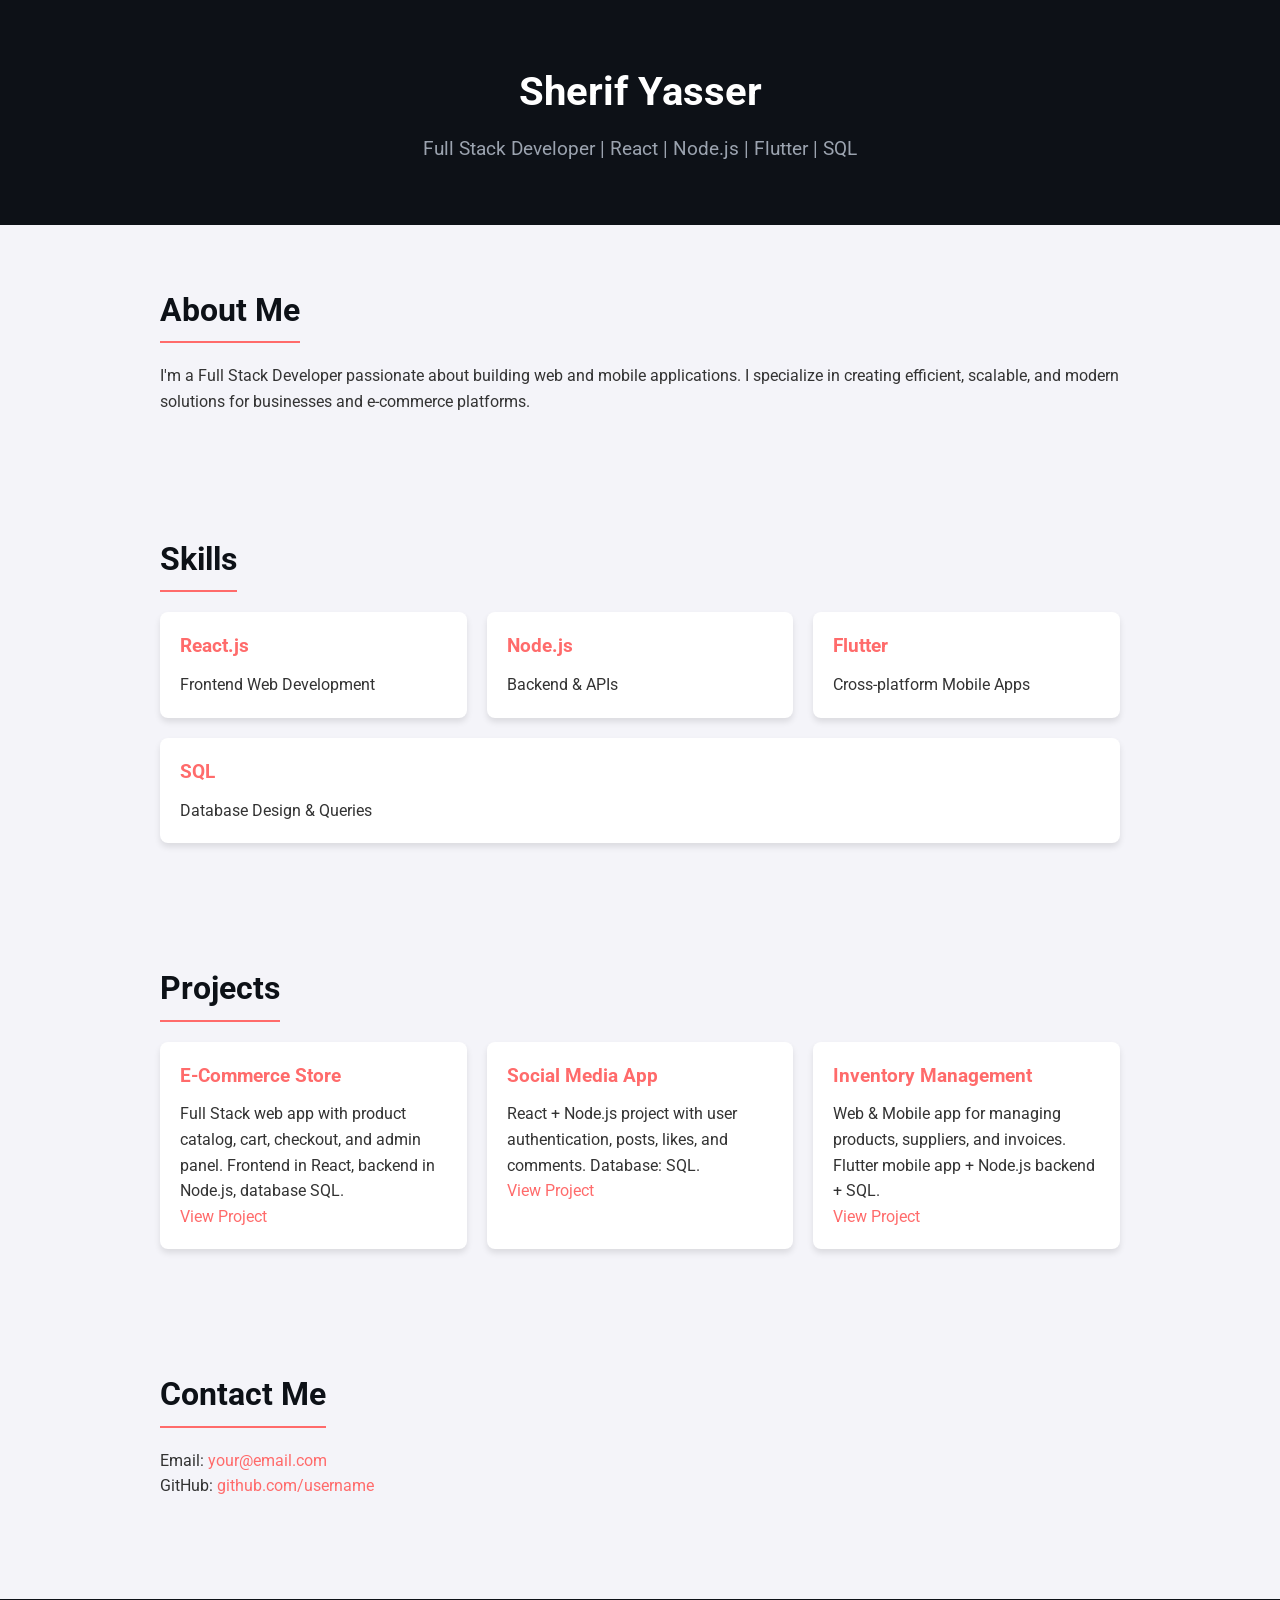
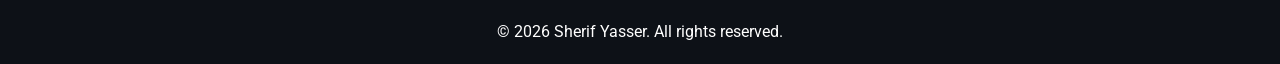
==== index.html @ be3f1965 "Do It" ====
<!DOCTYPE html>
<html lang="en">
<head>
<meta charset="UTF-8">
<meta name="viewport" content="width=device-width, initial-scale=1.0">
<title>Sherif Yasser - Full Stack Developer</title>
<link href="https://fonts.googleapis.com/css2?family=Roboto:wght@400;700&display=swap" rel="stylesheet">
<style>
  * { margin: 0; padding: 0; box-sizing: border-box; }
  body { font-family: 'Roboto', sans-serif; background: #f4f4f9; color: #333; line-height: 1.6; }
  header { background: #0d1117; color: #fff; padding: 60px 20px; text-align: center; }
  header h1 { font-size: 2.5rem; margin-bottom: 10px; }
  header p { font-size: 1.2rem; color: #9ba3af; }
  section { padding: 60px 20px; max-width: 1000px; margin: auto; }
  h2 { font-size: 2rem; color: #0d1117; margin-bottom: 20px; border-bottom: 2px solid #ff6b6b; display: inline-block; padding-bottom: 5px; }
  .cards { display: flex; flex-wrap: wrap; gap: 20px; }
  .card { background: #fff; border-radius: 8px; padding: 20px; flex: 1 1 250px; box-shadow: 0 4px 6px rgba(0,0,0,0.1); transition: transform 0.2s; }
  .card:hover { transform: translateY(-5px); }
  .card h3 { margin-bottom: 10px; color: #ff6b6b; }
  footer { background: #0d1117; color: #fff; text-align: center; padding: 20px; margin-top: 40px; }
  a { color: #ff6b6b; text-decoration: none; }
  a:hover { text-decoration: underline; }
</style>
</head>
<body>

<!-- Header -->
<header>
  <h1>Sherif Yasser</h1>
  <p>Full Stack Developer | React | Node.js | Flutter | SQL</p>
</header>

<!-- About Me -->
<section id="about">
  <h2>About Me</h2>
  <p>I'm a Full Stack Developer passionate about building web and mobile applications. I specialize in creating efficient, scalable, and modern solutions for businesses and e-commerce platforms.</p>
</section>

<!-- Skills -->
<section id="skills">
  <h2>Skills</h2>
  <div class="cards">
    <div class="card"><h3>React.js</h3><p>Frontend Web Development</p></div>
    <div class="card"><h3>Node.js</h3><p>Backend & APIs</p></div>
    <div class="card"><h3>Flutter</h3><p>Cross-platform Mobile Apps</p></div>
    <div class="card"><h3>SQL</h3><p>Database Design & Queries</p></div>
  </div>
</section>

<!-- Projects -->
<section id="projects">
  <h2>Projects</h2>
  <div class="cards">
    <div class="card">
      <h3>E-Commerce Store</h3>
      <p>Full Stack web app with product catalog, cart, checkout, and admin panel. Frontend in React, backend in Node.js, database SQL.</p>
      <a href="#">View Project</a>
    </div>
    <div class="card">
      <h3>Social Media App</h3>
      <p>React + Node.js project with user authentication, posts, likes, and comments. Database: SQL.</p>
      <a href="#">View Project</a>
    </div>
    <div class="card">
      <h3>Inventory Management</h3>
      <p>Web & Mobile app for managing products, suppliers, and invoices. Flutter mobile app + Node.js backend + SQL.</p>
      <a href="#">View Project</a>
    </div>
  </div>
</section>

<!-- Contact -->
<section id="contact">
  <h2>Contact Me</h2>
  <p>Email: <a href="Sherif.Yasser8@email.com">your@email.com</a></p>
  <p>GitHub: <a href="https://github.com/Shifoooy">github.com/username</a></p>
</section>

<!-- Footer -->
<footer>
  <p>&copy; 2026 Sherif Yasser. All rights reserved.</p>
</footer>

</body>
</html>
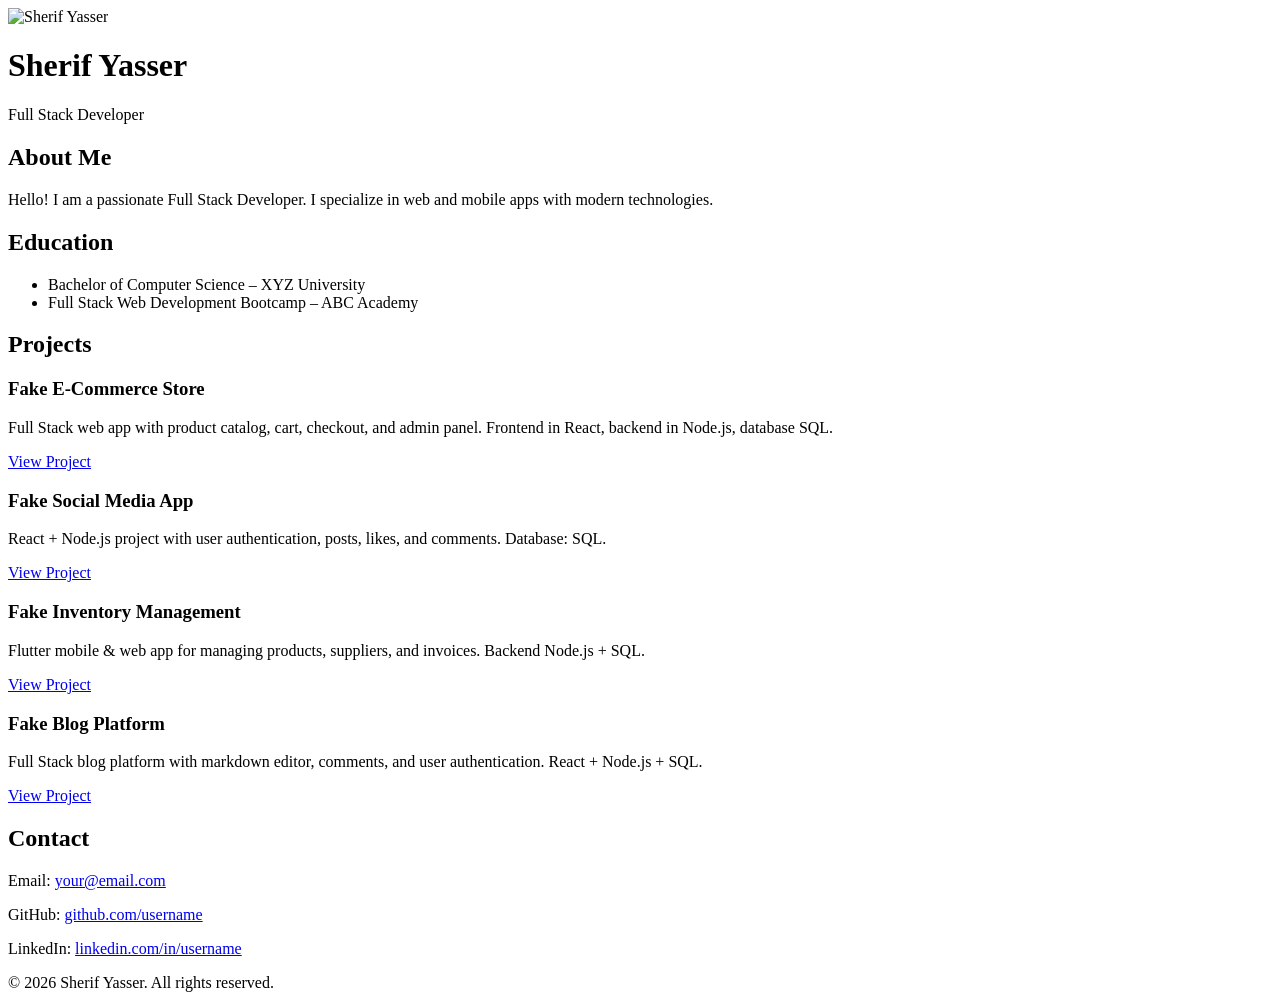
==== commit 3d642902: "Update Profile Updated the HTML structure, added a profile image, and modified sections for skills, " ====
--- a/index.html
+++ b/index.html
@@ -1,85 +1,76 @@
 <!DOCTYPE html>
 <html lang="en">
 <head>
-<meta charset="UTF-8">
-<meta name="viewport" content="width=device-width, initial-scale=1.0">
-<title>Sherif Yasser - Full Stack Developer</title>
-<link href="https://fonts.googleapis.com/css2?family=Roboto:wght@400;700&display=swap" rel="stylesheet">
-<style>
-  * { margin: 0; padding: 0; box-sizing: border-box; }
-  body { font-family: 'Roboto', sans-serif; background: #f4f4f9; color: #333; line-height: 1.6; }
-  header { background: #0d1117; color: #fff; padding: 60px 20px; text-align: center; }
-  header h1 { font-size: 2.5rem; margin-bottom: 10px; }
-  header p { font-size: 1.2rem; color: #9ba3af; }
-  section { padding: 60px 20px; max-width: 1000px; margin: auto; }
-  h2 { font-size: 2rem; color: #0d1117; margin-bottom: 20px; border-bottom: 2px solid #ff6b6b; display: inline-block; padding-bottom: 5px; }
-  .cards { display: flex; flex-wrap: wrap; gap: 20px; }
-  .card { background: #fff; border-radius: 8px; padding: 20px; flex: 1 1 250px; box-shadow: 0 4px 6px rgba(0,0,0,0.1); transition: transform 0.2s; }
-  .card:hover { transform: translateY(-5px); }
-  .card h3 { margin-bottom: 10px; color: #ff6b6b; }
-  footer { background: #0d1117; color: #fff; text-align: center; padding: 20px; margin-top: 40px; }
-  a { color: #ff6b6b; text-decoration: none; }
-  a:hover { text-decoration: underline; }
-</style>
+  <meta charset="UTF-8">
+  <meta name="viewport" content="width=device-width, initial-scale=1.0">
+  <title>Sherif Yasser - Full Stack Developer</title>
+  <link rel="stylesheet" href="style.css">
 </head>
 <body>
 
-<!-- Header -->
-<header>
-  <h1>Sherif Yasser</h1>
-  <p>Full Stack Developer | React | Node.js | Flutter | SQL</p>
-</header>
+  <!-- Header -->
+  <header>
+    <div class="profile">
+      <img src="profile.jpg" alt="Sherif Yasser">
+      <h1>Sherif Yasser</h1>
+      <p>Full Stack Developer</p>
+    </div>
+  </header>
 
-<!-- About Me -->
-<section id="about">
-  <h2>About Me</h2>
-  <p>I'm a Full Stack Developer passionate about building web and mobile applications. I specialize in creating efficient, scalable, and modern solutions for businesses and e-commerce platforms.</p>
-</section>
+  <!-- About Me -->
+  <section id="about">
+    <h2>About Me</h2>
+    <p>Hello! I am a passionate Full Stack Developer. I specialize in web and mobile apps with modern technologies.</p>
+  </section>
 
-<!-- Skills -->
-<section id="skills">
-  <h2>Skills</h2>
-  <div class="cards">
-    <div class="card"><h3>React.js</h3><p>Frontend Web Development</p></div>
-    <div class="card"><h3>Node.js</h3><p>Backend & APIs</p></div>
-    <div class="card"><h3>Flutter</h3><p>Cross-platform Mobile Apps</p></div>
-    <div class="card"><h3>SQL</h3><p>Database Design & Queries</p></div>
-  </div>
-</section>
+  <!-- Education -->
+  <section id="education">
+    <h2>Education</h2>
+    <ul>
+      <li>Bachelor of Computer Science – XYZ University</li>
+      <li>Full Stack Web Development Bootcamp – ABC Academy</li>
+    </ul>
+  </section>
 
-<!-- Projects -->
-<section id="projects">
-  <h2>Projects</h2>
-  <div class="cards">
-    <div class="card">
-      <h3>E-Commerce Store</h3>
-      <p>Full Stack web app with product catalog, cart, checkout, and admin panel. Frontend in React, backend in Node.js, database SQL.</p>
-      <a href="#">View Project</a>
+  <!-- Projects -->
+  <section id="projects">
+    <h2>Projects</h2>
+    <div class="cards">
+      <div class="card">
+        <h3>Fake E-Commerce Store</h3>
+        <p>Full Stack web app with product catalog, cart, checkout, and admin panel. Frontend in React, backend in Node.js, database SQL.</p>
+        <a href="#">View Project</a>
+      </div>
+      <div class="card">
+        <h3>Fake Social Media App</h3>
+        <p>React + Node.js project with user authentication, posts, likes, and comments. Database: SQL.</p>
+        <a href="#">View Project</a>
+      </div>
+      <div class="card">
+        <h3>Fake Inventory Management</h3>
+        <p>Flutter mobile & web app for managing products, suppliers, and invoices. Backend Node.js + SQL.</p>
+        <a href="#">View Project</a>
+      </div>
+      <div class="card">
+        <h3>Fake Blog Platform</h3>
+        <p>Full Stack blog platform with markdown editor, comments, and user authentication. React + Node.js + SQL.</p>
+        <a href="#">View Project</a>
+      </div>
     </div>
-    <div class="card">
-      <h3>Social Media App</h3>
-      <p>React + Node.js project with user authentication, posts, likes, and comments. Database: SQL.</p>
-      <a href="#">View Project</a>
-    </div>
-    <div class="card">
-      <h3>Inventory Management</h3>
-      <p>Web & Mobile app for managing products, suppliers, and invoices. Flutter mobile app + Node.js backend + SQL.</p>
-      <a href="#">View Project</a>
-    </div>
-  </div>
-</section>
+  </section>
 
-<!-- Contact -->
-<section id="contact">
-  <h2>Contact Me</h2>
-  <p>Email: <a href="Sherif.Yasser8@email.com">your@email.com</a></p>
-  <p>GitHub: <a href="https://github.com/Shifoooy">github.com/username</a></p>
-</section>
+  <!-- Contact -->
+  <section id="contact">
+    <h2>Contact</h2>
+    <p>Email: <a href="mailto:your@email.com">your@email.com</a></p>
+    <p>GitHub: <a href="https://github.com/username">github.com/username</a></p>
+    <p>LinkedIn: <a href="#">linkedin.com/in/username</a></p>
+  </section>
 
-<!-- Footer -->
-<footer>
-  <p>&copy; 2026 Sherif Yasser. All rights reserved.</p>
-</footer>
+  <footer>
+    <p>&copy; 2026 Sherif Yasser. All rights reserved.</p>
+  </footer>
 
+  <script src="script.js"></script>
 </body>
-</html>+</html>
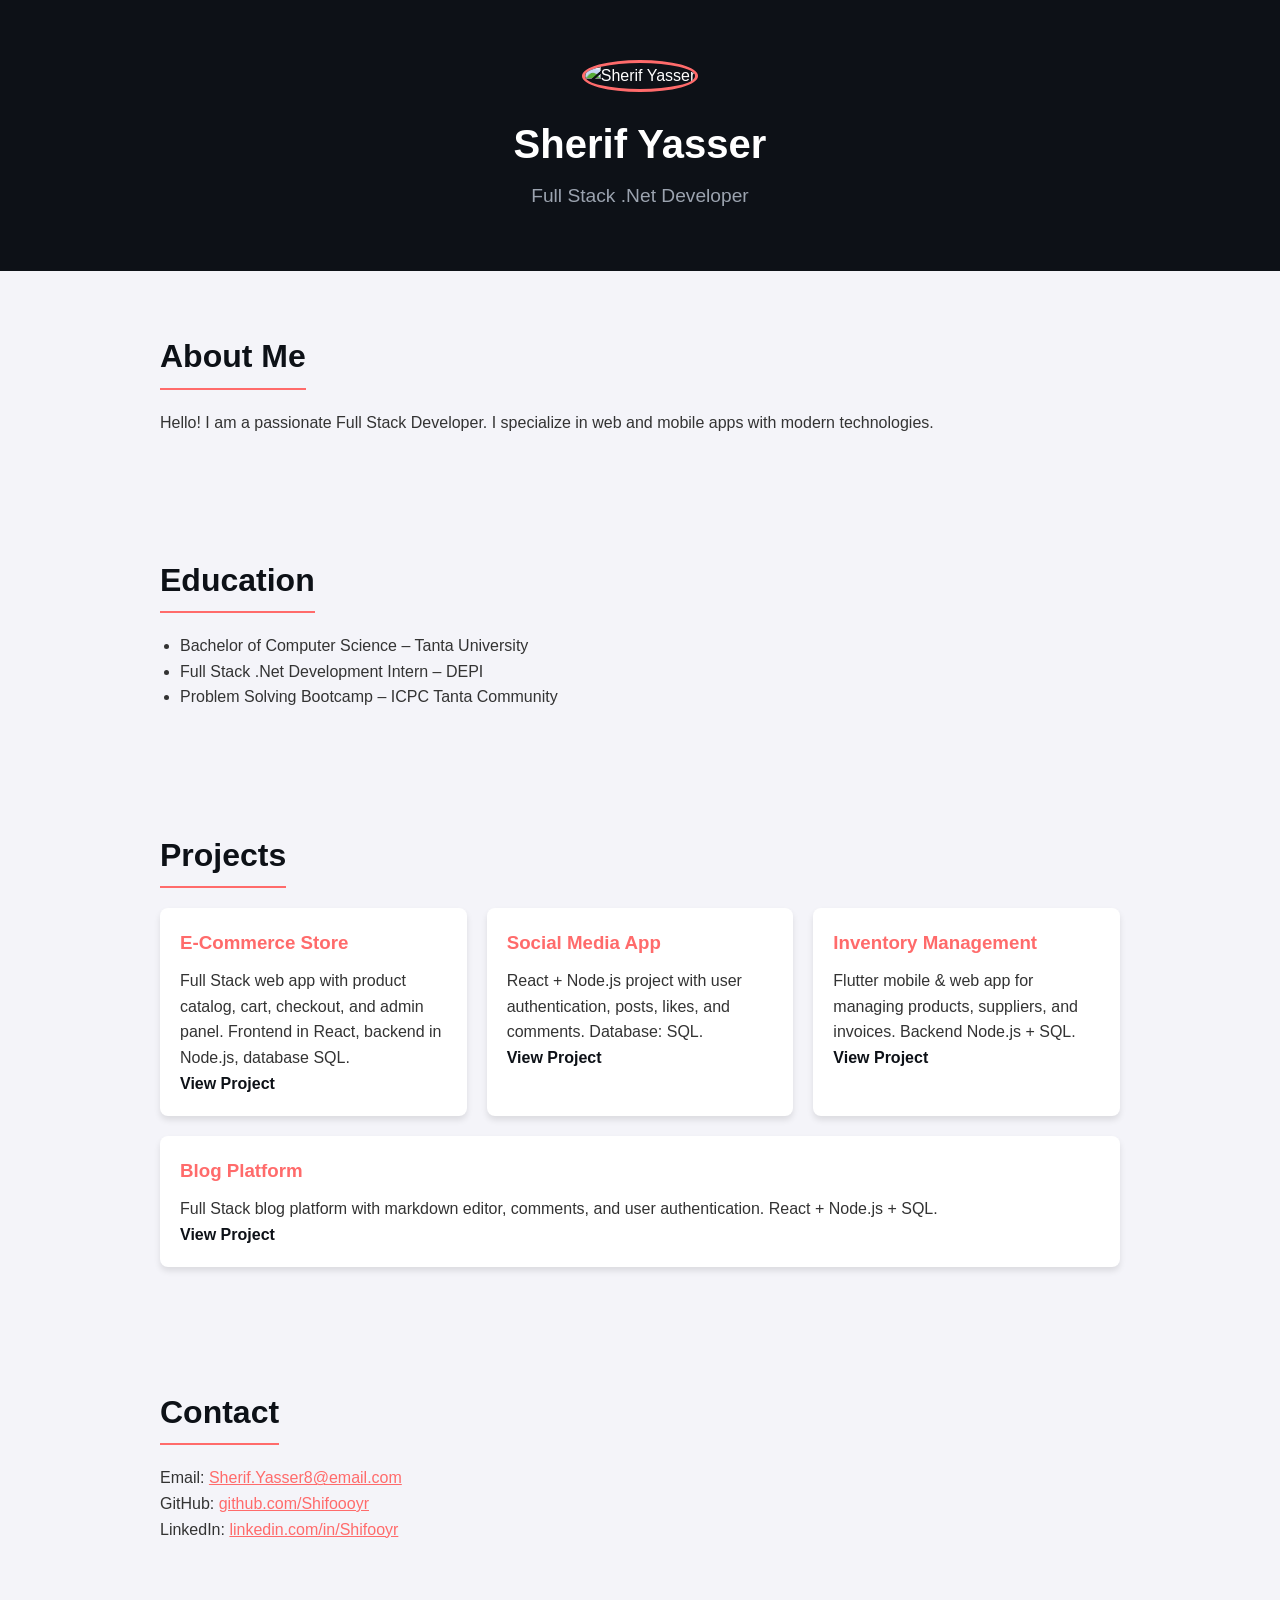
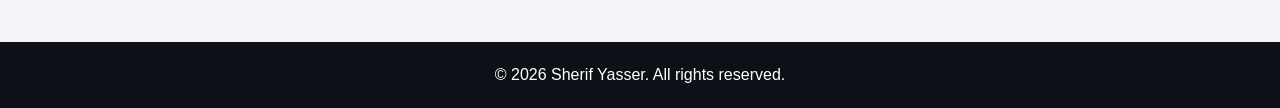
==== commit 1ada8672: "Update profile image" ====
--- a/index.html
+++ b/index.html
@@ -11,9 +11,9 @@
   <!-- Header -->
   <header>
     <div class="profile">
-      <img src="profile.jpg" alt="Sherif Yasser">
+      <img src="My-Photo.jpg" alt="Sherif Yasser">
       <h1>Sherif Yasser</h1>
-      <p>Full Stack Developer</p>
+      <p>Full Stack .Net Developer</p>
     </div>
   </header>
 
@@ -27,8 +27,9 @@
   <section id="education">
     <h2>Education</h2>
     <ul>
-      <li>Bachelor of Computer Science – XYZ University</li>
-      <li>Full Stack Web Development Bootcamp – ABC Academy</li>
+      <li>Bachelor of Computer Science – Tanta University</li>
+      <li>Full Stack .Net Development Intern – DEPI</li>
+      <li>Problem Solving Bootcamp – ICPC Tanta Community</li>
     </ul>
   </section>
 
@@ -37,22 +38,22 @@
     <h2>Projects</h2>
     <div class="cards">
       <div class="card">
-        <h3>Fake E-Commerce Store</h3>
+        <h3>E-Commerce Store</h3>
         <p>Full Stack web app with product catalog, cart, checkout, and admin panel. Frontend in React, backend in Node.js, database SQL.</p>
         <a href="#">View Project</a>
       </div>
       <div class="card">
-        <h3>Fake Social Media App</h3>
+        <h3>Social Media App</h3>
         <p>React + Node.js project with user authentication, posts, likes, and comments. Database: SQL.</p>
         <a href="#">View Project</a>
       </div>
       <div class="card">
-        <h3>Fake Inventory Management</h3>
+        <h3>Inventory Management</h3>
         <p>Flutter mobile & web app for managing products, suppliers, and invoices. Backend Node.js + SQL.</p>
         <a href="#">View Project</a>
       </div>
       <div class="card">
-        <h3>Fake Blog Platform</h3>
+        <h3>Blog Platform</h3>
         <p>Full Stack blog platform with markdown editor, comments, and user authentication. React + Node.js + SQL.</p>
         <a href="#">View Project</a>
       </div>
@@ -62,9 +63,9 @@
   <!-- Contact -->
   <section id="contact">
     <h2>Contact</h2>
-    <p>Email: <a href="mailto:your@email.com">your@email.com</a></p>
-    <p>GitHub: <a href="https://github.com/username">github.com/username</a></p>
-    <p>LinkedIn: <a href="#">linkedin.com/in/username</a></p>
+    <p>Email: <a href="mailto:your@email.com">Sherif.Yasser8@email.com</a></p>
+    <p>GitHub: <a href="https://github.com/username">github.com/Shifoooyr</a></p>
+    <p>LinkedIn: <a href="#">linkedin.com/in/Shifooyr</a></p>
   </section>
 
   <footer>
--- a/style.css
+++ b/style.css
@@ -0,0 +1,27 @@
+* { margin: 0; padding: 0; box-sizing: border-box; }
+body { font-family: 'Arial', sans-serif; background: #f4f4f9; color: #333; line-height: 1.6; }
+
+header { background: #0d1117; color: #fff; padding: 60px 20px; text-align: center; }
+header .profile img { width: 150px; height: 150px; border-radius: 50%; border: 3px solid #ff6b6b; margin-bottom: 20px; }
+header .profile h1 { font-size: 2.5rem; margin-bottom: 5px; }
+header .profile p { font-size: 1.2rem; color: #9ba3af; }
+
+section { padding: 60px 20px; max-width: 1000px; margin: auto; }
+h2 { font-size: 2rem; color: #0d1117; margin-bottom: 20px; border-bottom: 2px solid #ff6b6b; display: inline-block; padding-bottom: 5px; }
+
+.cards { display: flex; flex-wrap: wrap; gap: 20px; }
+.card { background: #fff; border-radius: 8px; padding: 20px; flex: 1 1 250px; box-shadow: 0 4px 6px rgba(0,0,0,0.1); transition: transform 0.2s; }
+.card:hover { transform: translateY(-5px); }
+.card h3 { margin-bottom: 10px; color: #ff6b6b; }
+.card a { color: #0d1117; font-weight: bold; text-decoration: none; }
+.card a:hover { text-decoration: underline; }
+
+ul { list-style: disc; padding-left: 20px; }
+
+footer { background: #0d1117; color: #fff; text-align: center; padding: 20px; margin-top: 40px; }
+a { color: #ff6b6b; }
+a:hover { text-decoration: underline; }
+
+@media (max-width: 768px) {
+  .cards { flex-direction: column; }
+}
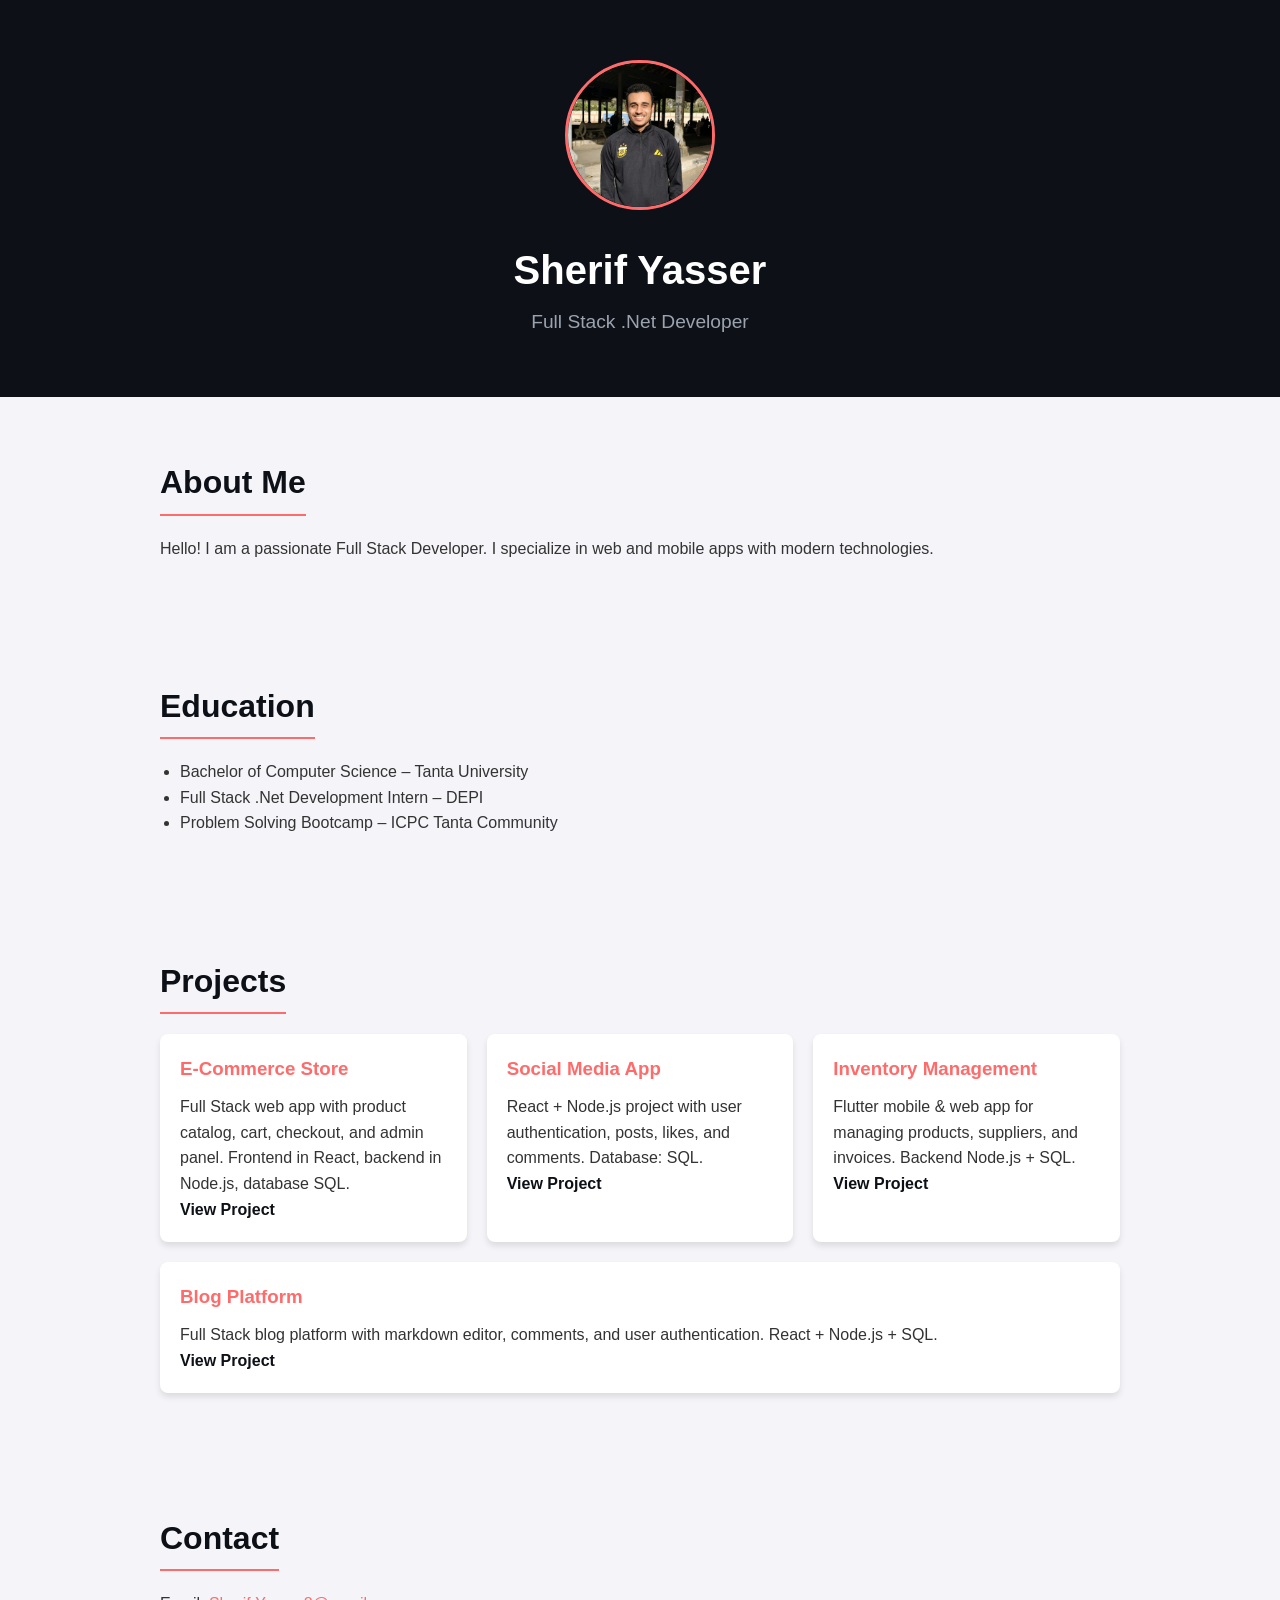
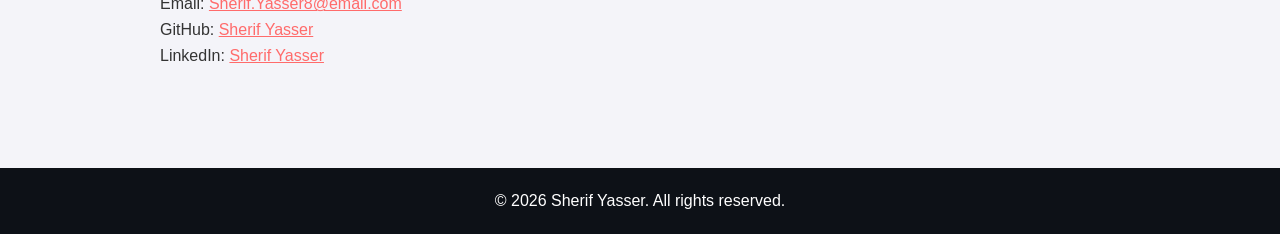
==== commit 71d38af2: "Update contact information" ====
--- a/index.html
+++ b/index.html
@@ -11,7 +11,7 @@
   <!-- Header -->
   <header>
     <div class="profile">
-      <img src="My-Photo.jpg" alt="Sherif Yasser">
+      <img src="My-Photo.png" alt="Sherif Yasser">
       <h1>Sherif Yasser</h1>
       <p>Full Stack .Net Developer</p>
     </div>
@@ -63,9 +63,9 @@
   <!-- Contact -->
   <section id="contact">
     <h2>Contact</h2>
-    <p>Email: <a href="mailto:your@email.com">Sherif.Yasser8@email.com</a></p>
-    <p>GitHub: <a href="https://github.com/username">github.com/Shifoooyr</a></p>
-    <p>LinkedIn: <a href="#">linkedin.com/in/Shifooyr</a></p>
+    <p>Email: <a href="mailto:sharief.yasser8@email.com">Sherif.Yasser8@email.com</a></p>
+    <p>GitHub: <a href="https://github.com/Shifoooyr">Sherif Yasser</a></p>
+    <p>LinkedIn: <a href="https://linkedin.com/in/Shifooyr">Sherif Yasser</a></p>
   </section>
 
   <footer>
